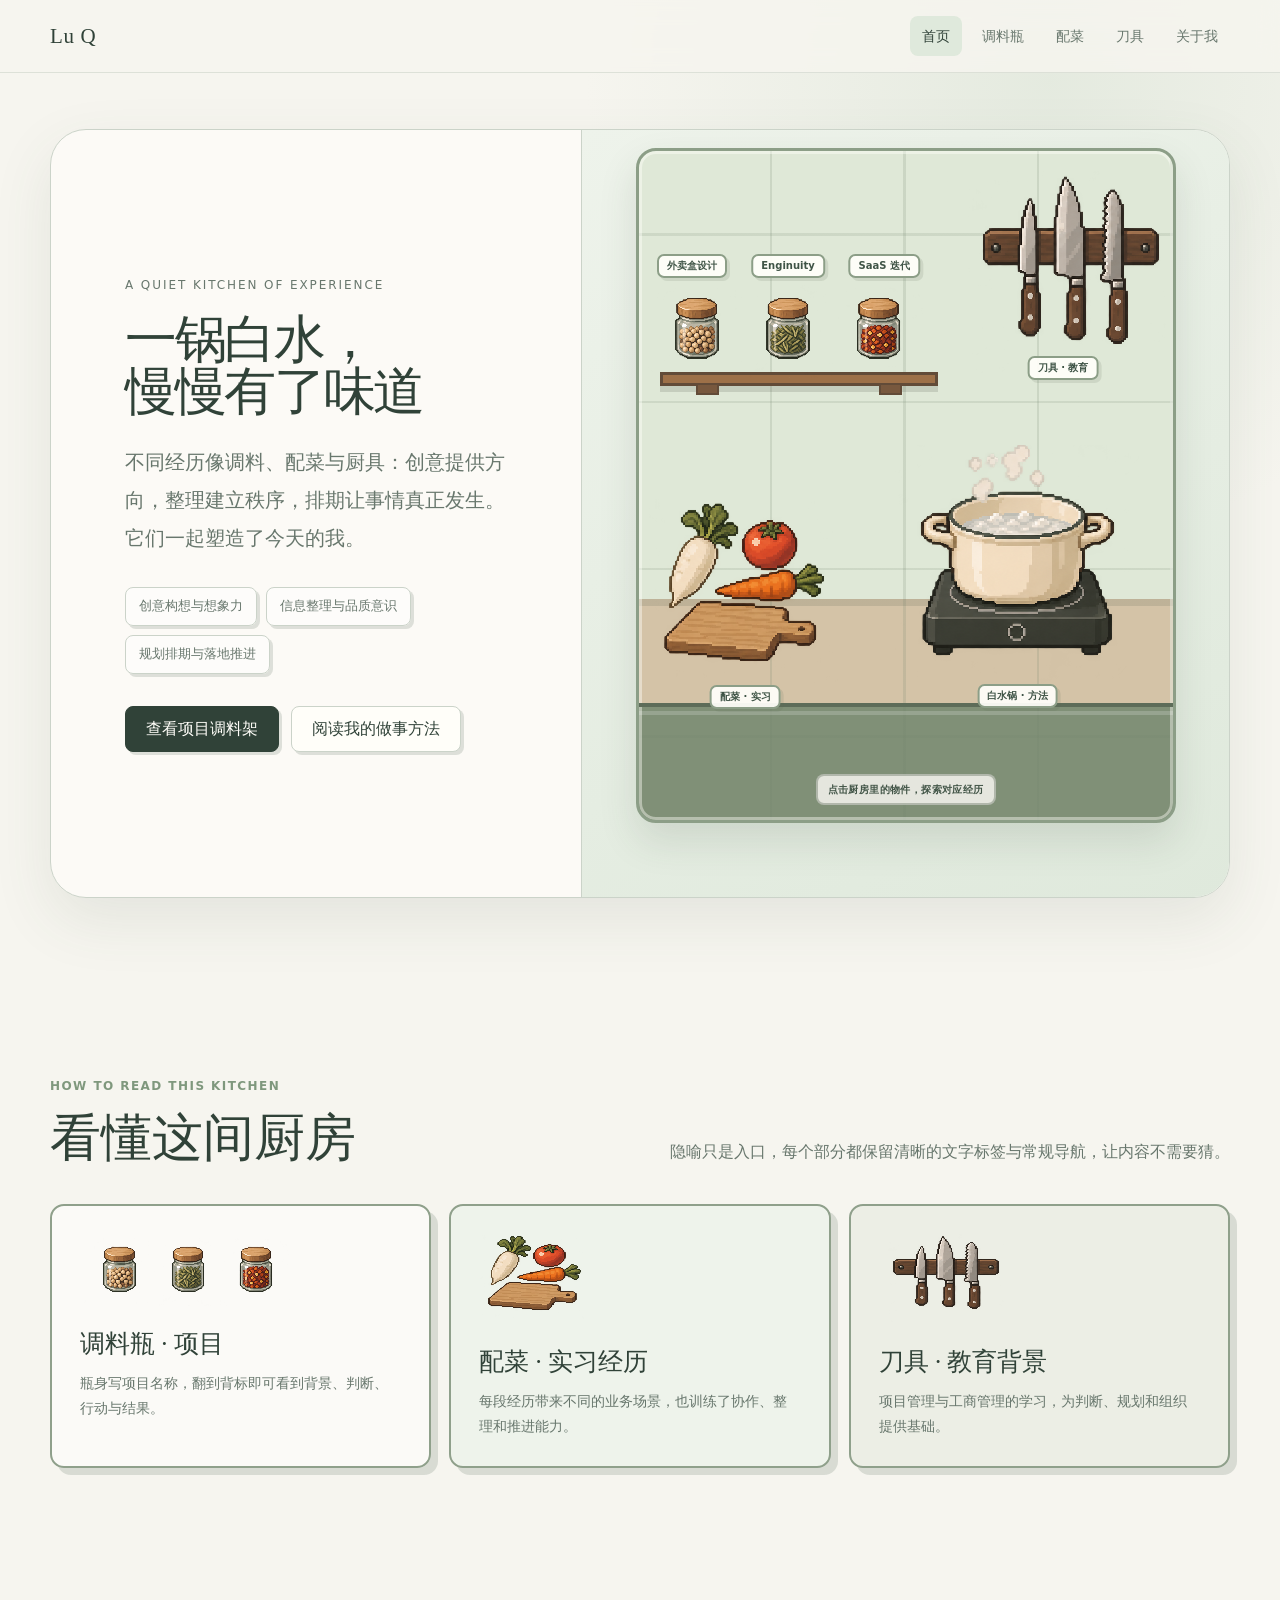
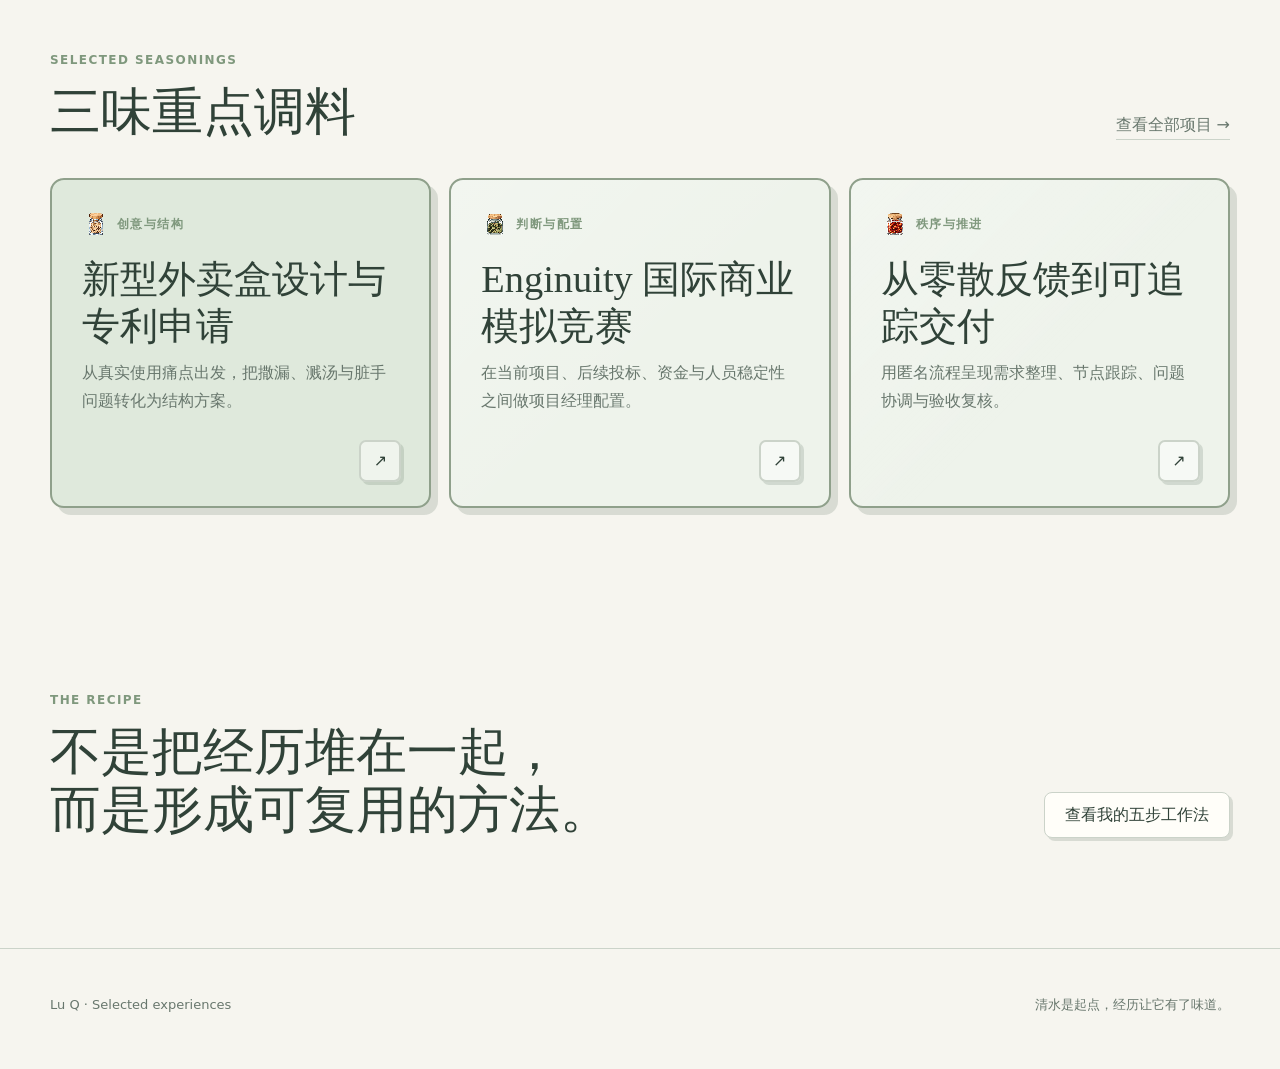
==== index.html @ 65837c9d "Publish Lu Q portfolio" ====
<!doctype html>
<html lang="zh-CN">
<head>
  <meta charset="utf-8">
  <meta name="viewport" content="width=device-width,initial-scale=1">
  <meta name="description" content="Lu Q 的个人作品集：创意构想、信息整理与项目推进。">
  <title>Lu Q · 一锅白水，慢慢有了味道</title>
  <link rel="icon" href="assets/favicon.svg" type="image/svg+xml">
  <link rel="stylesheet" href="assets/styles.css">
</head>
<body>
  <a class="skip-link" href="#main">跳到主要内容</a>
  <header class="site-header">
    <div class="shell nav-wrap">
      <a class="brand" href="index.html">Lu Q</a>
      <nav class="nav" aria-label="主导航">
        <a href="index.html" aria-current="page">首页</a>
        <a href="projects.html">调料瓶</a>
        <a href="experience.html">配菜</a>
        <a href="education.html">刀具</a>
        <a href="about.html">关于我</a>
      </nav>
    </div>
  </header>

  <main id="main">
    <section class="home-hero">
      <div class="shell hero-panel">
        <div class="hero-copy">
          <p class="eyebrow">A quiet kitchen of experience</p>
          <h1 class="display">一锅白水，<br>慢慢有了味道</h1>
          <p class="lead">不同经历像调料、配菜与厨具：创意提供方向，整理建立秩序，排期让事情真正发生。它们一起塑造了今天的我。</p>
          <div class="trait-list" aria-label="个人特点">
            <span class="trait">创意构想与想象力</span>
            <span class="trait">信息整理与品质意识</span>
            <span class="trait">规划排期与落地推进</span>
          </div>
          <div class="actions">
            <a class="button primary" href="projects.html">查看项目调料架</a>
            <a class="button" href="about.html">阅读我的做事方法</a>
          </div>
        </div>

        <div class="kitchen-scene" aria-label="可以点击探索的像素厨房">
          <div class="pixel-kitchen">
            <div class="pixel-shelf" aria-hidden="true"></div>
            <a class="pixel-object jar-one" href="project-food-box.html" aria-label="打开外卖盒设计与专利申请项目">
              <span class="pixel-sprite sprite-jar-one" aria-hidden="true"></span><span class="object-label">外卖盒设计</span>
            </a>
            <a class="pixel-object jar-two" href="project-enginuity.html" aria-label="打开 Enginuity 国际商业模拟竞赛项目">
              <span class="pixel-sprite sprite-jar-two" aria-hidden="true"></span><span class="object-label">Enginuity</span>
            </a>
            <a class="pixel-object jar-three" href="project-saas.html" aria-label="打开匿名 SaaS 迭代项目">
              <span class="pixel-sprite sprite-jar-three" aria-hidden="true"></span><span class="object-label">SaaS 迭代</span>
            </a>
            <a class="pixel-object knife-rack" href="education.html" aria-label="查看教育背景">
              <span class="pixel-sprite sprite-knives" aria-hidden="true"></span><span class="object-label">刀具 · 教育</span>
            </a>
            <a class="pixel-object ingredients" href="experience.html" aria-label="查看实习经历">
              <span class="pixel-sprite sprite-ingredients" aria-hidden="true"></span><span class="object-label">配菜 · 实习</span>
            </a>
            <a class="pixel-object simmer-pot" href="about.html" aria-label="查看我的做事方法">
              <span class="pixel-sprite sprite-pot" aria-hidden="true"></span><span class="object-label">白水锅 · 方法</span>
            </a>
            <p class="pixel-hint">点击厨房里的物件，探索对应经历</p>
          </div>
        </div>
      </div>
    </section>

    <section class="content-section compact">
      <div class="shell">
        <div class="section-head reveal">
          <div><p class="kicker">How to read this kitchen</p><h2 class="section-title">看懂这间厨房</h2></div>
          <p class="section-note">隐喻只是入口，每个部分都保留清晰的文字标签与常规导航，让内容不需要猜。</p>
        </div>
        <div class="metaphor-grid">
          <article class="metaphor-card reveal">
            <div class="metaphor-icon pixel-metaphor pixel-metaphor-jars" aria-hidden="true"></div>
            <h3>调料瓶 · 项目</h3>
            <p>瓶身写项目名称，翻到背标即可看到背景、判断、行动与结果。</p>
          </article>
          <article class="metaphor-card reveal">
            <div class="metaphor-icon pixel-metaphor pixel-metaphor-ingredients" aria-hidden="true"></div>
            <h3>配菜 · 实习经历</h3>
            <p>每段经历带来不同的业务场景，也训练了协作、整理和推进能力。</p>
          </article>
          <article class="metaphor-card reveal">
            <div class="metaphor-icon pixel-metaphor pixel-metaphor-knives" aria-hidden="true"></div>
            <h3>刀具 · 教育背景</h3>
            <p>项目管理与工商管理的学习，为判断、规划和组织提供基础。</p>
          </article>
        </div>
      </div>
    </section>

    <section class="content-section">
      <div class="shell">
        <div class="section-head reveal">
          <div><p class="kicker">Selected seasonings</p><h2 class="section-title">三味重点调料</h2></div>
          <a class="section-link" href="projects.html">查看全部项目 →</a>
        </div>
        <div class="featured-grid">
          <a class="feature-card large reveal" href="project-food-box.html">
            <span class="kicker feature-kicker"><i class="mini-spice-icon mini-spice-one" aria-hidden="true"></i>创意与结构</span>
            <h3>新型外卖盒设计与专利申请</h3>
            <p>从真实使用痛点出发，把撒漏、溅汤与脏手问题转化为结构方案。</p>
            <span class="arrow">↗</span>
          </a>
          <a class="feature-card reveal" href="project-enginuity.html">
            <span class="kicker feature-kicker"><i class="mini-spice-icon mini-spice-two" aria-hidden="true"></i>判断与配置</span>
            <h3>Enginuity 国际商业模拟竞赛</h3>
            <p>在当前项目、后续投标、资金与人员稳定性之间做项目经理配置。</p>
            <span class="arrow">↗</span>
          </a>
          <a class="feature-card reveal" href="project-saas.html">
            <span class="kicker feature-kicker"><i class="mini-spice-icon mini-spice-three" aria-hidden="true"></i>秩序与推进</span>
            <h3>从零散反馈到可追踪交付</h3>
            <p>用匿名流程呈现需求整理、节点跟踪、问题协调与验收复核。</p>
            <span class="arrow">↗</span>
          </a>
        </div>
      </div>
    </section>

    <section class="content-section compact">
      <div class="shell section-head reveal">
        <div><p class="kicker">The recipe</p><h2 class="section-title">不是把经历堆在一起，<br>而是形成可复用的方法。</h2></div>
        <a class="button" href="about.html">查看我的五步工作法</a>
      </div>
    </section>
  </main>

  <footer class="site-footer">
    <div class="shell footer-row"><span>Lu Q · Selected experiences</span><span>清水是起点，经历让它有了味道。</span></div>
  </footer>
  <script src="assets/site.js" defer></script>
</body>
</html>
---- assets/styles.css ----
:root {
  --paper: #f6f5ef;
  --paper-deep: #eceee5;
  --sage-0: #eef3eb;
  --sage-1: #dfe9dc;
  --sage-2: #cbd8c6;
  --sage-3: #a9bba5;
  --sage-4: #7f987d;
  --ink: #304238;
  --muted: #68776d;
  --line: #cbd3c9;
  --white: #fffef9;
  --shadow: 0 22px 60px rgba(69, 87, 72, .10);
  --radius: 28px;
  --max: 1180px;
}

* { box-sizing: border-box; }
html { scroll-behavior: smooth; }
body {
  margin: 0;
  color: var(--ink);
  background:
    radial-gradient(circle at 82% 3%, rgba(207, 221, 204, .45), transparent 29rem),
    var(--paper);
  font-family: "Microsoft YaHei", "PingFang SC", system-ui, sans-serif;
  line-height: 1.75;
  -webkit-font-smoothing: antialiased;
}
a { color: inherit; text-decoration: none; }
button, input, textarea { font: inherit; }
img { max-width: 100%; display: block; }

.skip-link {
  position: fixed; left: 16px; top: -80px; z-index: 99;
  padding: 10px 16px; border-radius: 999px; background: var(--ink); color: white;
}
.skip-link:focus { top: 16px; }
:focus-visible { outline: 3px solid rgba(76, 111, 79, .35); outline-offset: 4px; }

.shell { width: min(calc(100% - 40px), var(--max)); margin: 0 auto; }
.site-header {
  position: sticky; top: 0; z-index: 20;
  backdrop-filter: blur(14px);
  background: rgba(246, 245, 239, .84);
  border-bottom: 1px solid rgba(203, 211, 201, .6);
}
.nav-wrap { min-height: 72px; display: flex; align-items: center; justify-content: space-between; gap: 28px; }
.brand { font-family: Georgia, "Songti SC", serif; font-size: 21px; letter-spacing: .03em; }
.nav { display: flex; align-items: center; gap: 8px; color: var(--muted); font-size: 14px; }
.nav a { padding: 8px 12px; border-radius: 999px; }
.nav a:hover, .nav a[aria-current="page"] { background: var(--sage-1); color: var(--ink); }

.eyebrow { margin: 0 0 18px; color: var(--muted); font-size: 12px; letter-spacing: .16em; text-transform: uppercase; }
.display {
  margin: 0;
  max-width: 780px;
  font-family: Georgia, "Songti SC", serif;
  font-size: clamp(48px, 7vw, 92px);
  font-weight: 400;
  line-height: .98;
  letter-spacing: -.045em;
}
.display.medium { font-size: clamp(44px, 6vw, 76px); }
.lead { max-width: 680px; margin: 26px 0 0; color: var(--muted); font-size: clamp(17px, 1.8vw, 20px); line-height: 1.9; }
.section-title { margin: 0; font-family: Georgia, "Songti SC", serif; font-weight: 400; font-size: clamp(34px, 4vw, 54px); line-height: 1.12; }
.section-note { max-width: 610px; margin: 14px 0 0; color: var(--muted); }
.kicker { color: var(--sage-4); font-size: 12px; font-weight: 700; letter-spacing: .12em; text-transform: uppercase; }
.actions { display: flex; flex-wrap: wrap; gap: 12px; margin-top: 32px; }
.button {
  display: inline-flex; align-items: center; justify-content: center; gap: 8px;
  min-height: 46px; padding: 0 20px; border: 1px solid var(--line); border-radius: 999px;
  background: var(--white); transition: transform .2s ease, background .2s ease;
}
.button.primary { background: var(--ink); color: var(--white); border-color: var(--ink); }
.button:hover { transform: translateY(-2px); background: var(--sage-1); }
.button.primary:hover { background: #496052; }

/* Home: the quiet kitchen */
.home-hero { padding: 56px 0 94px; }
.hero-panel {
  display: grid; grid-template-columns: minmax(0, .9fr) minmax(420px, 1.1fr);
  min-height: 680px; overflow: hidden; border: 1px solid var(--line); border-radius: 36px;
  background: rgba(255, 254, 249, .68); box-shadow: var(--shadow);
}
.hero-copy { padding: clamp(36px, 6vw, 74px); display: flex; flex-direction: column; justify-content: center; }
.hero-copy .display { font-size: clamp(44px, 4.1vw, 60px); }
.trait-list { display: flex; flex-wrap: wrap; gap: 9px; margin-top: 30px; }
.trait { padding: 7px 13px; border: 1px solid var(--line); border-radius: 999px; color: var(--muted); font-size: 13px; background: rgba(255,255,255,.54); }
.kitchen-scene {
  position: relative; min-height: 680px; overflow: hidden; padding: 18px 22px 74px;
  display: flex; align-items: center; justify-content: center;
  background: linear-gradient(150deg, var(--sage-0), var(--sage-1));
  border-left: 1px solid var(--line);
}
.pixel-kitchen {
  position: relative; width: min(100%, 540px); aspect-ratio: 4 / 5; overflow: hidden;
  border: 3px solid #8c9e87; border-radius: 20px;
  background:
    linear-gradient(to bottom, transparent 0 67%, rgba(92, 101, 83, .18) 67% 68%, transparent 68%),
    repeating-linear-gradient(to right, transparent 0 24.5%, rgba(112, 130, 107, .18) 24.5% 25%, transparent 25% 49.5%, rgba(112, 130, 107, .18) 49.5% 50%),
    repeating-linear-gradient(to bottom, transparent 0 12.3%, rgba(112, 130, 107, .16) 12.3% 12.7%, transparent 12.7% 25%),
    linear-gradient(to bottom, #dfe8d7 0 67%, #d4c3a7 67% 83%, #809077 83% 100%);
  box-shadow: 0 18px 38px rgba(55, 70, 57, .13), inset 0 0 0 3px rgba(255, 254, 249, .42);
  image-rendering: pixelated;
}
.pixel-kitchen::after {
  content: ""; position: absolute; left: 0; right: 0; top: 82.5%; height: 4px;
  background: #5d6c59; box-shadow: 0 8px 0 rgba(255,255,255,.18); pointer-events: none;
}
.pixel-shelf {
  position: absolute; z-index: 1; left: 4%; top: 33%; width: 52%; height: 2.2%;
  background: #9d7048; border: 3px solid #624b38; box-shadow: 0 6px 0 rgba(63, 67, 53, .16);
}
.pixel-shelf::before, .pixel-shelf::after {
  content: ""; position: absolute; top: 100%; width: 7%; height: 90%; background: #78583e; border: 2px solid #624b38;
}
.pixel-shelf::before { left: 12%; } .pixel-shelf::after { right: 12%; }
.pixel-object {
  position: absolute; z-index: 3; display: block; aspect-ratio: 1; border-radius: 12px;
  transition: transform .16s steps(2, end), filter .16s ease;
  -webkit-tap-highlight-color: transparent;
}
.pixel-object:hover, .pixel-object:focus-visible { transform: translateY(-5px); filter: drop-shadow(0 8px 0 rgba(48, 66, 56, .15)); }
.pixel-object:focus-visible { outline: 4px solid rgba(65, 94, 68, .45); outline-offset: 2px; }
.pixel-sprite {
  position: absolute; inset: 0; background-image: url("pixel-kitchen-sprites.png");
  background-repeat: no-repeat; background-size: 300% 200%; image-rendering: pixelated;
}
.sprite-jar-one { background-position: 0 0; }
.sprite-jar-two { background-position: 50% 0; }
.sprite-jar-three { background-position: 100% 0; }
.sprite-knives { background-position: 0 100%; }
.sprite-pot { background-position: 50% 100%; }
.sprite-ingredients { background-position: 100% 100%; }
.jar-one, .jar-two, .jar-three { top: 19.5%; width: 18%; }
.jar-one { left: 1%; } .jar-two { left: 19%; } .jar-three { left: 37%; }
.knife-rack { top: 3%; right: 1%; width: 39%; }
.ingredients { left: 2%; top: 52%; width: 36%; }
.simmer-pot { left: 48%; top: 44%; width: 46%; }
.object-label {
  position: absolute; z-index: 5; left: 50%; bottom: -3px; transform: translate(-50%, 100%);
  width: max-content; max-width: 140px; padding: 4px 8px; border: 2px solid #8c9e87; border-radius: 7px;
  background: rgba(255, 254, 249, .94); color: #3f5446; box-shadow: 3px 3px 0 rgba(92, 108, 89, .14);
  font-size: 10px; font-weight: 700; line-height: 1.2; white-space: nowrap;
}
.knife-rack .object-label { bottom: 11%; }
.ingredients .object-label, .simmer-pot .object-label { bottom: 3%; }
.jar-one .object-label, .jar-two .object-label, .jar-three .object-label { top:-3px; bottom:auto; transform:translate(-50%,-100%); }
.pixel-hint {
  position: absolute; z-index: 5; left: 50%; bottom: 2.2%; transform: translateX(-50%); margin: 0;
  width: max-content; max-width: 88%; padding: 5px 10px; border: 2px solid rgba(77, 96, 76, .35); border-radius: 8px;
  color: #425547; background: rgba(246, 245, 239, .86); font-size: 10px; font-weight: 700; letter-spacing: .04em;
}
.shelf { position: absolute; left: 10%; right: 10%; top: 92px; height: 10px; border-radius: 10px; background: #8fa18b; }
.shelf::after { content: ""; position: absolute; left: 5%; right: 5%; top: 14px; height: 1px; background: rgba(48,66,56,.18); }
.jar-row { position: absolute; left: 12%; right: 12%; top: 24px; display: flex; align-items: flex-end; justify-content: space-around; }
.mini-jar {
  position: relative; width: 80px; height: 82px; padding: 30px 7px 7px;
  display: grid; place-items: center; text-align: center; border: 2px solid #879b86; border-radius: 12px 12px 17px 17px;
  background: rgba(255,255,255,.34); color: #536456; font-size: 11px; line-height: 1.35;
}
.mini-jar::before { content: ""; position: absolute; left: 10px; right: 10px; top: -8px; height: 10px; border: 2px solid #879b86; border-radius: 5px; background: var(--sage-2); }
.pot { position: absolute; width: min(68%, 390px); height: 210px; left: 50%; bottom: 92px; transform: translateX(-50%); border: 3px solid #87928a; border-radius: 26px 26px 120px 120px; background: #d8d9d2; }
.pot::before { content: ""; position: absolute; left: 8%; right: 8%; top: 20px; height: 76px; border-radius: 50%; background: var(--white); border: 1px solid #d9ded5; }
.pot::after { content: ""; position: absolute; left: -58px; right: -58px; top: 26px; height: 19px; border: 3px solid #87928a; border-left-width: 12px; border-right-width: 12px; z-index: -1; }
.steam { position: absolute; left: 50%; bottom: 332px; width: 8px; height: 96px; border-radius: 50%; border-left: 3px solid rgba(112,132,113,.45); filter: blur(.4px); animation: steam 3.6s ease-in-out infinite; }
.steam.two { margin-left: 48px; height: 76px; animation-delay: -1.4s; }
.steam.three { margin-left: -50px; height: 68px; animation-delay: -2.4s; }
.scene-caption { position: absolute; left: 0; right: 0; bottom: 35px; text-align: center; color: var(--muted); font-size: 13px; }
@keyframes steam { 0%,100% { transform: translateY(0) rotate(4deg); opacity: .35; } 50% { transform: translateY(-14px) rotate(-6deg); opacity: .8; } }

.content-section { padding: 98px 0; }
.content-section.compact { padding: 72px 0; }
.section-head { display: flex; justify-content: space-between; gap: 40px; align-items: end; margin-bottom: 38px; }
.section-link { color: var(--muted); border-bottom: 1px solid var(--line); white-space: nowrap; }
.metaphor-grid { display: grid; grid-template-columns: repeat(3, 1fr); gap: 18px; }
.metaphor-card { min-height: 250px; padding: 28px; border: 1px solid var(--line); border-radius: var(--radius); background: rgba(255,255,255,.48); }
.metaphor-card:nth-child(2) { background: var(--sage-0); }
.metaphor-card:nth-child(3) { background: var(--paper-deep); }
.metaphor-icon { height: 100px; display: flex; align-items: end; gap: 7px; }
.metaphor-card h3 { margin: 22px 0 5px; font-family: Georgia, "Songti SC", serif; font-size: 25px; font-weight: 400; }
.metaphor-card p { margin: 0; color: var(--muted); font-size: 14px; }
.tiny-bottle { width: 34px; border: 2px solid var(--sage-4); border-radius: 8px 8px 12px 12px; background: var(--sage-1); }
.tiny-bottle:nth-child(1){height:58px}.tiny-bottle:nth-child(2){height:82px}.tiny-bottle:nth-child(3){height:70px}
.ingredient-shape { width: 64px; height: 64px; border: 2px solid var(--sage-4); border-radius: 62% 38% 55% 45%; background: var(--sage-2); transform: rotate(16deg); }
.pan-icon { width: 92px; height: 58px; border: 3px solid var(--sage-4); border-radius: 8px 8px 45px 45px; background: linear-gradient(#edf2ea,#cbd6c8); position: relative; box-shadow:inset 0 8px 0 rgba(255,255,255,.55); }
.pan-icon::after { content:""; position:absolute; width:54px; height:8px; right:-50px; top:8px; border:2px solid var(--sage-4); border-radius:5px; }
.pan-icon::before { content:""; position:absolute; left:18px; right:18px; top:-12px; height:11px; border:3px solid var(--sage-4); border-radius:50%; background:var(--white); }
.knife-symbol { position:relative; display:inline-block; width:27px; height:78px; margin-right:10px; border:3px solid var(--sage-4); border-radius:5px 5px 14px 5px; background:linear-gradient(90deg,#f4f5ef,#cdd7ca); }
.knife-symbol::after { content:""; position:absolute; width:19px; height:31px; left:1px; bottom:-31px; border:3px solid var(--sage-4); border-radius:0 0 8px 8px; background:#b5aa90; }
.knife-symbol.short { height:62px; transform:translateY(16px); }

.featured-grid { display: grid; grid-template-columns: 1.2fr .8fr; gap: 18px; }
.feature-card { position: relative; min-height: 330px; padding: 34px; overflow: hidden; border: 1px solid var(--line); border-radius: 30px; background: var(--sage-0); }
.feature-card.large { grid-row: span 2; min-height: 678px; background: var(--sage-1); }
.feature-card h3 { position: relative; z-index: 2; margin: 9px 0 10px; max-width: 430px; font-family: Georgia,"Songti SC",serif; font-size: clamp(27px,3vw,42px); font-weight: 400; line-height: 1.2; }
.feature-card p { position: relative; z-index: 2; max-width: 450px; margin: 0; color: var(--muted); }
.feature-card .arrow { position: absolute; right: 28px; bottom: 24px; width: 42px; height: 42px; display: grid; place-items:center; border:1px solid var(--line); border-radius:50%; background:rgba(255,255,255,.5); }
.feature-card:hover .arrow { background: var(--white); transform: translate(2px,-2px); }
.big-jar { position: absolute; width: 230px; height: 340px; right: 6%; bottom: -46px; border: 2px solid #829482; border-radius: 28px 28px 52px 52px; background: rgba(255,255,255,.24); transform: rotate(4deg); }
.big-jar::before { content:""; position:absolute; left:30px; right:30px; top:-18px; height:26px; border:2px solid #829482; border-radius:8px; background:#b8c8b4; }
.big-jar::after { content:"CREATIVE\A STRUCTURE\A PATENT"; white-space:pre; position:absolute; left:18px; right:18px; top:110px; padding:22px 10px; text-align:center; line-height:2; letter-spacing:.15em; font-size:11px; border:1px solid #94a691; background:var(--paper); }

/* Page hero */
.page-hero { padding: 70px 0 50px; }
.page-hero .shell { display:grid; grid-template-columns:minmax(0,1fr) 220px; gap:42px; align-items:center; }
.page-hero .display.medium { max-width:900px; font-size:clamp(48px,5vw,64px); line-height:1.05; letter-spacing:-.035em; }
.page-hero .lead { max-width:760px; margin-top:22px; line-height:1.78; }
.page-index { justify-self:center; color:var(--muted); font-size:13px; }

/* Spice rack / projects */
.rack { padding: 28px 0 110px; }
.rack-board { height: 18px; margin: 0 2% 30px; border-radius: 10px; background: #9eaa96; box-shadow: 0 10px 0 #d8dccf; }
.bottle-grid { display: grid; grid-template-columns: repeat(3, 1fr); gap: 22px; align-items: end; }
.project-bottle {
  position: relative; min-height: 470px; padding: 78px 26px 26px;
  display: flex; flex-direction: column; justify-content: flex-end;
  border: 2px solid var(--sage-3); border-radius: 32px 32px 56px 56px;
  background:
    radial-gradient(circle at 20% 17%, rgba(255,255,255,.88) 0 4px, transparent 5px),
    linear-gradient(155deg, rgba(255,255,255,.78), rgba(216,229,211,.86));
  transition: transform .25s ease, box-shadow .25s ease;
}
.project-bottle::before { content:""; position:absolute; left:23%; right:23%; top:-24px; height:42px; border:2px solid var(--sage-3); border-radius:10px 10px 5px 5px; background:#b7c7b2; }
.project-bottle::after { content:""; position:absolute; left:9%; right:9%; bottom:8%; height:33%; border-radius:20px 20px 44px 44px; background:linear-gradient(180deg,rgba(150,170,145,.22),rgba(120,149,118,.48)); z-index:0; }
.project-bottle:hover { transform: translateY(-8px); box-shadow: var(--shadow); }
.project-bottle:nth-child(2) { min-height: 520px; }
.project-bottle:nth-child(3) { min-height: 440px; }
.bottle-label { position:relative; z-index:1; min-height: 235px; padding: 25px; border: 1px solid var(--line); border-radius: 18px; background: rgba(246,245,239,.94); box-shadow:0 8px 22px rgba(58,78,62,.08); }
.bottle-label h2 { margin: 9px 0 10px; font-family:Georgia,"Songti SC",serif; font-weight:400; font-size:28px; line-height:1.25; }
.bottle-label p { margin:0; color:var(--muted); font-size:14px; }
.bottle-meta { margin-top:18px; padding-top:14px; border-top:1px solid var(--line); display:flex; justify-content:space-between; gap:12px; font-size:12px; color:var(--muted); }
.small-work-grid { display:grid; grid-template-columns:repeat(2,1fr); gap:18px; margin-top:70px; }
.small-work { padding:28px; border:1px solid var(--line); border-radius:24px; background:rgba(255,255,255,.46); }
.small-work h3 { margin:8px 0; font-family:Georgia,"Songti SC",serif; font-size:25px; font-weight:400; }
.small-work p { margin:0; color:var(--muted); }

/* Experience */
.prep-board { padding: 36px; border:1px solid #c7ccb9; border-radius:40px; background:#e8e6d8; box-shadow:var(--shadow); }
.experience-grid { display:grid; grid-template-columns:repeat(3,1fr); gap:18px; }
.ingredient-card { position:relative; min-height:360px; padding:31px; overflow:hidden; border:1px solid var(--line); border-radius:48px 24px 52px 28px; background:var(--sage-0); }
.ingredient-card:nth-child(2) { border-radius:24px 52px 30px 58px; background:#dde5d7; }
.ingredient-card:nth-child(3) { border-radius:58px 32px 48px 28px; background:#e7ebdf; }
.ingredient-card::after { content:""; position:absolute; width:150px; height:150px; right:-55px; bottom:-55px; border:1px solid rgba(70,91,72,.2); border-radius:50%; }
.produce-icon { position:absolute; right:24px; top:22px; width:72px; height:72px; opacity:.82; }
.produce-icon.tomato { border:3px solid #718671; border-radius:50%; background:#c6d2b6; }
.produce-icon.tomato::before { content:""; position:absolute; width:34px; height:18px; left:17px; top:-10px; background:#7f967c; clip-path:polygon(50% 0,61% 35%,100% 25%,72% 55%,88% 100%,50% 72%,12% 100%,28% 55%,0 25%,39% 35%); }
.produce-icon.carrot { width:40px; height:74px; right:38px; border:3px solid #718671; background:#c7c6a8; border-radius:50% 50% 72% 72% / 18% 18% 82% 82%; transform:rotate(13deg); }
.produce-icon.carrot::before { content:""; position:absolute; width:55px; height:35px; left:-6px; top:-24px; background:#879d82; clip-path:polygon(46% 100%,0 10%,37% 27%,50% 0,62% 28%,100% 12%,57% 100%); }
.produce-icon.carrot::after { content:""; position:absolute; left:8px; right:8px; top:22px; height:3px; background:#9e9c82; box-shadow:2px 13px #9e9c82,4px 26px #9e9c82; transform:rotate(-8deg); opacity:.65; }
.produce-icon.peas { width:82px; height:46px; top:35px; border:3px solid #718671; border-radius:70% 30% 70% 30%; background:#c4d0b4; transform:rotate(-10deg); }
.produce-icon.peas::before { content:""; position:absolute; left:11px; top:9px; width:16px; height:16px; border-radius:50%; background:#8fa68a; box-shadow:20px 2px #8fa68a,40px 0 #8fa68a; }
.ingredient-card h2 { margin:22px 0 9px; font-family:Georgia,"Songti SC",serif; font-weight:400; font-size:27px; line-height:1.3; }
.ingredient-card p { color:var(--muted); }
.ingredient-card ul { padding-left:18px; font-size:14px; color:#536359; }
.period { font-size:12px; letter-spacing:.09em; color:var(--sage-4); }
.cookware-grid { display:grid; grid-template-columns:repeat(2,1fr); gap:20px; }
.cookware { min-height:270px; padding:34px; border:1px solid var(--line); border-radius:30px; background:rgba(255,255,255,.48); display:grid; grid-template-columns:120px 1fr; gap:30px; align-items:center; }
.cookware .pan-icon { justify-self:center; }
.cookware h3 { margin:5px 0; font-family:Georgia,"Songti SC",serif; font-weight:400; font-size:28px; }
.cookware p { margin:0; color:var(--muted); }

/* Education knives */
.knife-page-hero .shell { align-items:center; }
.wall-knife-set { position:relative; justify-self:end; width:300px; height:230px; padding:40px 38px 0; display:flex; justify-content:space-around; align-items:flex-start; border:1px solid var(--line); border-radius:28px; background:var(--sage-0); }
.wall-knife-set::before { content:""; position:absolute; left:25px; right:25px; top:34px; height:12px; border-radius:999px; background:#8ea087; }
.wall-knife-set i { position:relative; width:34px; height:112px; border:3px solid #66796a; border-radius:4px 4px 18px 5px; background:linear-gradient(90deg,#f5f5ef,#cad4c8); }
.wall-knife-set i::after { content:""; position:absolute; left:4px; bottom:-55px; width:20px; height:51px; border:3px solid #66796a; border-radius:0 0 10px 10px; background:#afa289; }
.wall-knife-set i:nth-child(2) { height:132px; }
.wall-knife-set i:nth-child(3) { height:92px; }
.knife-education-grid { display:grid; grid-template-columns:repeat(2,1fr); gap:22px; }
.education-knife-card { min-height:430px; padding:34px; display:grid; grid-template-columns:110px 1fr; gap:28px; align-items:center; border:1px solid var(--line); border-radius:30px; background:rgba(255,255,255,.48); }
.education-knife-card h2 { margin:7px 0 0; font-family:Georgia,"Songti SC",serif; font-size:30px; font-weight:400; }
.education-knife-card h3 { margin:3px 0 16px; color:var(--sage-4); font-size:16px; font-weight:500; }
.education-knife-card p { color:var(--muted); }
.knife-illustration { position:relative; justify-self:center; width:48px; height:210px; border:3px solid #66796a; border-radius:6px 6px 27px 8px; background:linear-gradient(90deg,#f8f7f1,#cbd5c9); box-shadow:inset 9px 0 rgba(255,255,255,.55); }
.knife-illustration::after { content:""; position:absolute; left:8px; bottom:-94px; width:27px; height:90px; border:3px solid #66796a; border-radius:0 0 12px 12px; background:#afa289; }
.knife-illustration.short { height:175px; width:55px; }

/* Detail/back label */
.detail-hero { padding: 78px 0 50px; }
.back-link { display:inline-block; margin-bottom:44px; color:var(--muted); font-size:14px; }
.detail-grid { display:grid; grid-template-columns:minmax(0,1.25fr) minmax(280px,.55fr); gap:80px; align-items:start; }
.detail-aside { position:sticky; top:110px; padding:26px; border:1px solid var(--line); border-radius:24px; background:var(--sage-0); }
.detail-aside dl { margin:0; }
.detail-aside div { padding:13px 0; border-bottom:1px solid var(--line); }
.detail-aside div:last-child { border:0; }
.detail-aside dt { color:var(--muted); font-size:12px; }
.detail-aside dd { margin:3px 0 0; }
.detail-section { padding:42px 0; border-top:1px solid var(--line); }
.detail-section h2 { margin:0 0 18px; font-family:Georgia,"Songti SC",serif; font-weight:400; font-size:34px; }
.detail-section p { color:#526158; }
.quote { margin:30px 0; padding:25px 28px; border-left:3px solid var(--sage-4); background:var(--sage-0); font-family:Georgia,"Songti SC",serif; font-size:23px; line-height:1.6; }
.decision-table { width:100%; border-collapse:collapse; margin-top:22px; font-size:14px; }
.decision-table th, .decision-table td { padding:16px 14px; text-align:left; vertical-align:top; border-bottom:1px solid var(--line); }
.decision-table th { color:var(--muted); font-size:12px; font-weight:500; }
.decision-table tr.recommended { background:var(--sage-0); }
.process { display:grid; gap:14px; counter-reset:step; }
.process-step { position:relative; padding:22px 22px 22px 72px; border:1px solid var(--line); border-radius:20px; background:rgba(255,255,255,.4); }
.process-step::before { counter-increment:step; content:counter(step, decimal-leading-zero); position:absolute; left:22px; top:21px; color:var(--sage-4); font-family:Georgia,serif; }
.process-step h3 { margin:0 0 4px; font-size:17px; }
.process-step p { margin:0; font-size:14px; color:var(--muted); }

/* About */
.recipe-grid { display:grid; grid-template-columns:repeat(5,1fr); gap:14px; }
.recipe-step { padding:24px 19px; border:1px solid var(--line); border-radius:90px 90px 24px 24px; background:var(--sage-0); text-align:center; }
.recipe-step span { display:grid; place-items:center; width:42px; height:42px; margin:0 auto 16px; border-radius:50%; background:var(--white); font-family:Georgia,serif; color:var(--sage-4); }
.recipe-step h3 { margin:0; font-size:16px; }
.recipe-step p { margin:8px 0 0; color:var(--muted); font-size:13px; }
.drawer { display:grid; grid-template-columns:1fr 1fr; gap:18px; }
.drawer-card { padding:28px; border:1px solid var(--line); border-radius:24px; background:rgba(255,255,255,.45); }
.drawer-card h3 { margin:0 0 12px; font-family:Georgia,"Songti SC",serif; font-weight:400; font-size:25px; }
.chip-row { display:flex; flex-wrap:wrap; gap:8px; }
.chip { padding:7px 12px; border:1px solid var(--line); border-radius:999px; color:var(--muted); font-size:13px; background:var(--sage-0); }

.site-footer { padding:45px 0 52px; border-top:1px solid var(--line); color:var(--muted); font-size:13px; }
.footer-row { display:flex; justify-content:space-between; gap:30px; }
.reveal { opacity:0; transform:translateY(18px); transition:opacity .7s ease, transform .7s ease; }
.reveal.visible { opacity:1; transform:none; }

@media (max-width: 920px) {
  .hero-panel { grid-template-columns:1fr; }
  .kitchen-scene { min-height:540px; border-left:0; border-top:1px solid var(--line); }
  .featured-grid { grid-template-columns:1fr; }
  .feature-card.large { grid-row:auto; min-height:520px; }
  .bottle-grid, .experience-grid { grid-template-columns:1fr 1fr; }
  .project-bottle:nth-child(n) { min-height:450px; }
  .metaphor-grid { grid-template-columns:1fr; }
  .detail-grid { grid-template-columns:1fr; gap:30px; }
  .detail-aside { position:static; }
  .recipe-grid { grid-template-columns:repeat(3,1fr); }
  .knife-education-grid { grid-template-columns:1fr; }
}

@media (max-width: 640px) {
  .shell { width:min(calc(100% - 28px), var(--max)); }
  .nav-wrap { min-height:66px; align-items:flex-start; padding:14px 0; }
  .nav { gap:0; flex-wrap:wrap; justify-content:flex-end; }
  .nav a { padding:5px 8px; font-size:12px; }
  .home-hero { padding:22px 0 60px; }
  .hero-panel { border-radius:28px; }
  .hero-copy { padding:40px 28px 48px; }
  .hero-copy .display, .display { font-size:44px; line-height:1.04; }
  .lead { font-size:16px; }
  .kitchen-scene { min-height:560px; padding:8px 8px 70px; }
  .pixel-kitchen { border-width:2px; border-radius:16px; }
  .object-label { padding:3px 4px; border-width:1px; border-radius:5px; font-size:8px; box-shadow:2px 2px 0 rgba(92,108,89,.14); }
  .pixel-hint { padding:4px 7px; border-width:1px; font-size:8px; }
  .kitchen-art { max-height:540px; }
  .mini-jar { width:66px; height:76px; font-size:10px; }
  .pot { width:70%; height:170px; bottom:80px; }
  .pot::before { height:60px; }
  .steam { bottom:278px; }
  .content-section { padding:68px 0; }
  .section-head { align-items:start; flex-direction:column; gap:12px; }
  .featured-grid, .bottle-grid, .experience-grid, .cookware-grid, .small-work-grid, .drawer { grid-template-columns:1fr; }
  .feature-card, .feature-card.large { min-height:390px; padding:26px; }
  .big-jar { width:170px; height:270px; opacity:.7; }
  .page-hero { padding:62px 0 42px; }
  .page-hero .shell { grid-template-columns:1fr; gap:20px; }
  .page-index { justify-self:start; }
  .project-bottle:nth-child(n) { min-height:410px; }
  .prep-board { padding:16px; border-radius:28px; }
  .ingredient-card { min-height:330px; }
  .cookware { grid-template-columns:1fr; text-align:center; }
  .wall-knife-set { justify-self:start; width:100%; max-width:340px; }
  .education-knife-card { grid-template-columns:80px 1fr; min-height:390px; padding:26px; }
  .knife-illustration { transform:scale(.82); }
  .detail-hero { padding:48px 0 36px; }
  .detail-grid { gap:20px; }
  .decision-table { display:block; overflow-x:auto; }
  .recipe-grid { grid-template-columns:1fr; }
  .recipe-step { border-radius:22px; text-align:left; display:grid; grid-template-columns:48px 1fr; column-gap:14px; }
  .recipe-step span { grid-row:1 / 3; margin:0; }
  .recipe-step p { margin-top:3px; }
  .footer-row { flex-direction:column; gap:8px; }
}

@media (prefers-reduced-motion: reduce) {
  *, *::before, *::after { scroll-behavior:auto !important; animation-duration:.001ms !important; animation-iteration-count:1 !important; transition-duration:.001ms !important; }
  .reveal { opacity:1; transform:none; }
}

/* Pixel system: calm editorial layout with interactive game-like markers */
:root { --pixel-edge:#6b7d68; --pixel-edge-soft:#8fa08b; --pixel-shadow:rgba(81,101,82,.18); }
.button, .trait, .chip, .nav a { border-radius:8px; }
.button, .trait, .chip { box-shadow:3px 3px 0 var(--pixel-shadow); }
.button:hover { transform:translate(-2px,-2px); box-shadow:5px 5px 0 var(--pixel-shadow); }
.metaphor-card, .feature-card, .small-work, .ingredient-card, .education-knife-card, .drawer-card, .detail-aside, .process-step { border-width:2px; border-color:var(--pixel-edge-soft); border-radius:14px; box-shadow:7px 7px 0 var(--pixel-shadow); }

.pixel-metaphor { height:90px; width:100%; align-items:initial; background-image:url("pixel-kitchen-sprites.png"); background-repeat:no-repeat; image-rendering:pixelated; }
.pixel-metaphor-jars { height:72px; background-size:216px 144px; background-position:0 0; }
.pixel-metaphor-ingredients { width:112px; background-size:300% 200%; background-position:100% 100%; }
.pixel-metaphor-knives { width:125px; background-size:300% 200%; background-position:0 100%; }
.metaphor-card h3 { margin-top:16px; }

.featured-grid { grid-template-columns:repeat(3,1fr); }
.feature-card, .feature-card.large { min-height:330px; padding:30px; }
.feature-card.large { grid-row:auto; }
.feature-card { background-image:linear-gradient(135deg,rgba(255,255,255,.25),transparent 55%); }
.feature-kicker { position:relative; z-index:2; display:inline-flex; align-items:center; gap:7px; }
.mini-spice-icon { flex:0 0 auto; width:28px; height:28px; background-repeat:no-repeat; background-size:contain; background-position:center; image-rendering:pixelated; }
.mini-spice-one { background-image:url("spice-jar-beige.png?v=2"); }
.mini-spice-two { background-image:url("spice-jar-green.png?v=2"); }
.mini-spice-three { background-image:url("spice-jar-red.png?v=2"); }
.feature-card .arrow { z-index:3; border-width:2px; border-radius:7px; box-shadow:3px 3px 0 var(--pixel-shadow); }

.pixel-page-index { position:relative; min-width:200px; min-height:154px; padding:100px 14px 14px; border:2px solid var(--pixel-edge-soft); border-radius:12px; background:rgba(238,243,235,.72); box-shadow:6px 6px 0 var(--pixel-shadow); text-align:center; }
.pixel-page-index::before { content:""; position:absolute; left:50%; top:10px; width:104px; height:84px; transform:translateX(-50%); background-image:url("pixel-kitchen-sprites.png"); background-repeat:no-repeat; background-size:300% 200%; image-rendering:pixelated; }
.pixel-index-jars::before { top:20px; width:164px; height:52px; background-size:164px 109px; background-position:0 0; }
.pixel-index-ingredients::before { background-position:100% 100%; }
.pixel-index-pot::before { background-position:50% 100%; }

.bottle-grid { align-items:stretch; }
.project-bottle, .project-bottle:nth-child(2), .project-bottle:nth-child(3) { min-height:460px; padding:142px 24px 24px; border:2px solid var(--pixel-edge-soft); border-radius:16px; background:repeating-linear-gradient(to right,transparent 0 49px,rgba(113,130,110,.10) 49px 50px),repeating-linear-gradient(to bottom,transparent 0 49px,rgba(113,130,110,.10) 49px 50px),var(--sage-0); box-shadow:8px 8px 0 var(--pixel-shadow); }
.project-bottle::before { left:50%; right:auto; top:12px; width:108px; height:108px; transform:translateX(-50%); border:0; border-radius:0; background-color:transparent; background-repeat:no-repeat; background-size:contain; background-position:center; image-rendering:pixelated; }
.project-bottle:nth-child(1)::before { background-image:url("spice-jar-beige.png?v=2"); }
.project-bottle:nth-child(2)::before { background-image:url("spice-jar-green.png?v=2"); }
.project-bottle:nth-child(3)::before { background-image:url("spice-jar-red.png?v=2"); }
.project-bottle::after { left:19%; right:19%; top:118px; bottom:auto; height:7px; z-index:0; border:2px solid #624b38; border-radius:2px; background:#9d7048; box-shadow:0 5px 0 rgba(63,67,53,.13); }
.project-bottle:hover { transform:translate(-3px,-5px); box-shadow:11px 13px 0 var(--pixel-shadow); }
.bottle-label { min-height:260px; padding:22px; border-width:2px; border-color:var(--pixel-edge-soft); border-radius:9px; box-shadow:4px 4px 0 var(--pixel-shadow); }
.rack-board { height:14px; border:2px solid #66735f; border-radius:3px; background:#9d7048; box-shadow:0 7px 0 rgba(91,105,88,.16); }
.small-work { position:relative; padding-left:74px; }
.small-work::before { content:""; position:absolute; left:26px; top:30px; width:26px; height:26px; border:2px solid var(--pixel-edge); background:var(--sage-2); box-shadow:6px 0 0 var(--sage-3),0 6px 0 var(--sage-3),6px 6px 0 var(--sage-4); }

.prep-board { border:3px solid #8b7455; border-radius:12px; background:repeating-linear-gradient(90deg,#e3d5bc 0 38px,#dac9aa 38px 40px); box-shadow:10px 10px 0 rgba(92,76,55,.12); }
.ingredient-card, .ingredient-card:nth-child(2), .ingredient-card:nth-child(3) { min-height:410px; padding:30px; border-radius:12px; }
.ingredient-card::after { display:none; }
.ingredient-meta { min-height:45px; display:flex; align-items:center; gap:8px; margin-bottom:10px; }
.produce-icon { flex:0 0 auto; display:block; position:static; width:42px; height:42px; margin:0; border:0; border-radius:0; background-color:transparent; background-image:url("ingredient-icons.png"); background-repeat:no-repeat; background-size:300% 100%; image-rendering:pixelated; opacity:1; transform:none; }
.produce-icon::before, .produce-icon::after { display:none !important; }
.produce-icon.peas, .produce-icon.tomato, .produce-icon.carrot { position:static; width:42px; height:42px; margin:0; border:0; border-radius:0; background-color:transparent; background-image:url("ingredient-icons.png"); background-repeat:no-repeat; background-size:300% 100%; opacity:1; transform:none; clip-path:none; }
.produce-icon.peas { background-position:0 0; }
.produce-icon.tomato { background-position:50% 0; }
.produce-icon.carrot { background-position:100% 0; }
.ingredient-card h2 { margin-top:8px; }
.ingredient-card p { line-height:1.72; }
.ingredient-card ul { margin:16px 0 0; line-height:1.75; }
.ingredient-note { margin:18px 0 0; padding-top:14px; border-top:1px dashed rgba(82,99,86,.3); font-size:13px; }

.wall-knife-set { width:220px; height:168px; padding:0; border:2px solid var(--pixel-edge-soft); border-radius:14px; background-color:var(--sage-0); background-image:url("pixel-kitchen-sprites.png"); background-size:300% 200%; background-position:0 100%; background-repeat:no-repeat; image-rendering:pixelated; box-shadow:6px 6px 0 var(--pixel-shadow); }
.wall-knife-set::before, .wall-knife-set i { display:none; }
.education-knife-card { grid-template-columns:150px 1fr; }
.knife-illustration, .knife-illustration.short { width:104px; height:210px; border:0; border-radius:0; box-shadow:none; background-image:url("pixel-kitchen-sprites.png"); background-repeat:no-repeat; background-size:768px 512px; image-rendering:pixelated; }
.knife-illustration.long { background-position:-100px -275px; }
.knife-illustration.short { background-position:-165px -286px; }
.knife-illustration::after { display:none; }

.detail-aside { padding:158px 26px 28px; background-color:var(--sage-0); }
.detail-aside::before { content:""; position:absolute; left:50%; top:18px; width:112px; height:112px; transform:translateX(-50%); background-size:contain; background-position:center; background-repeat:no-repeat; image-rendering:pixelated; }
.detail-jar-one .detail-aside::before { background-image:url("spice-jar-beige.png?v=2"); }
.detail-jar-two .detail-aside::before { background-image:url("spice-jar-green.png?v=2"); }
.detail-jar-three .detail-aside::before { background-image:url("spice-jar-red.png?v=2"); }
.detail-aside::after { content:"BACK LABEL"; position:absolute; left:24px; right:24px; top:137px; padding:4px 6px; border:1px solid var(--pixel-edge-soft); color:var(--sage-4); background:var(--paper); text-align:center; font-size:9px; letter-spacing:.16em; }
.quote { border-left-width:5px; border-radius:0 9px 9px 0; box-shadow:5px 5px 0 var(--pixel-shadow); }
.process-step { padding-left:76px; }
.process-step::before { left:18px; top:18px; width:38px; height:38px; display:grid; place-items:center; border:2px solid var(--pixel-edge); border-radius:5px; background:var(--sage-1); box-shadow:3px 3px 0 var(--pixel-shadow); }
.decision-table tr.recommended { box-shadow:inset 4px 0 0 var(--pixel-edge); }

.recipe-step { border:2px solid var(--pixel-edge-soft); border-radius:38px 38px 12px 12px; box-shadow:5px 5px 0 var(--pixel-shadow); }
.recipe-step span { border:2px solid var(--pixel-edge-soft); border-radius:6px; box-shadow:3px 3px 0 var(--pixel-shadow); }
.drawer-card { background:rgba(255,255,255,.55); }

@media (max-width:920px) {
  .featured-grid { grid-template-columns:1fr; }
  .feature-card { padding-right:34px; }
  .feature-card.large { padding-bottom:34px; }
}
@media (max-width:640px) {
  .pixel-page-index { justify-self:start; min-width:180px; min-height:132px; padding:82px 12px 12px; text-align:center; }
  .pixel-page-index::before { left:50%; top:6px; width:88px; height:72px; transform:translateX(-50%); }
  .pixel-index-jars::before { top:14px; width:144px; height:46px; background-size:144px 96px; }
  .project-bottle, .project-bottle:nth-child(2), .project-bottle:nth-child(3) { min-height:410px; padding:126px 18px 18px; }
  .project-bottle::before { width:92px; height:92px; }
  .project-bottle::after { top:100px; }
  .bottle-label { min-height:240px; }
  .prep-board { padding:18px; }
  .ingredient-card, .ingredient-card:nth-child(2), .ingredient-card:nth-child(3) { min-height:390px; }
  .wall-knife-set { justify-self:start; width:220px; height:168px; }
  .education-knife-card { grid-template-columns:90px 1fr; }
  .knife-illustration, .knife-illustration.short { transform:scale(.78); transform-origin:center; }
  .detail-aside { padding-top:132px; }
  .detail-aside::before { width:112px; height:112px; }
  .detail-aside::after { top:113px; }
  .mini-spice-icon { width:24px; height:24px; }
}
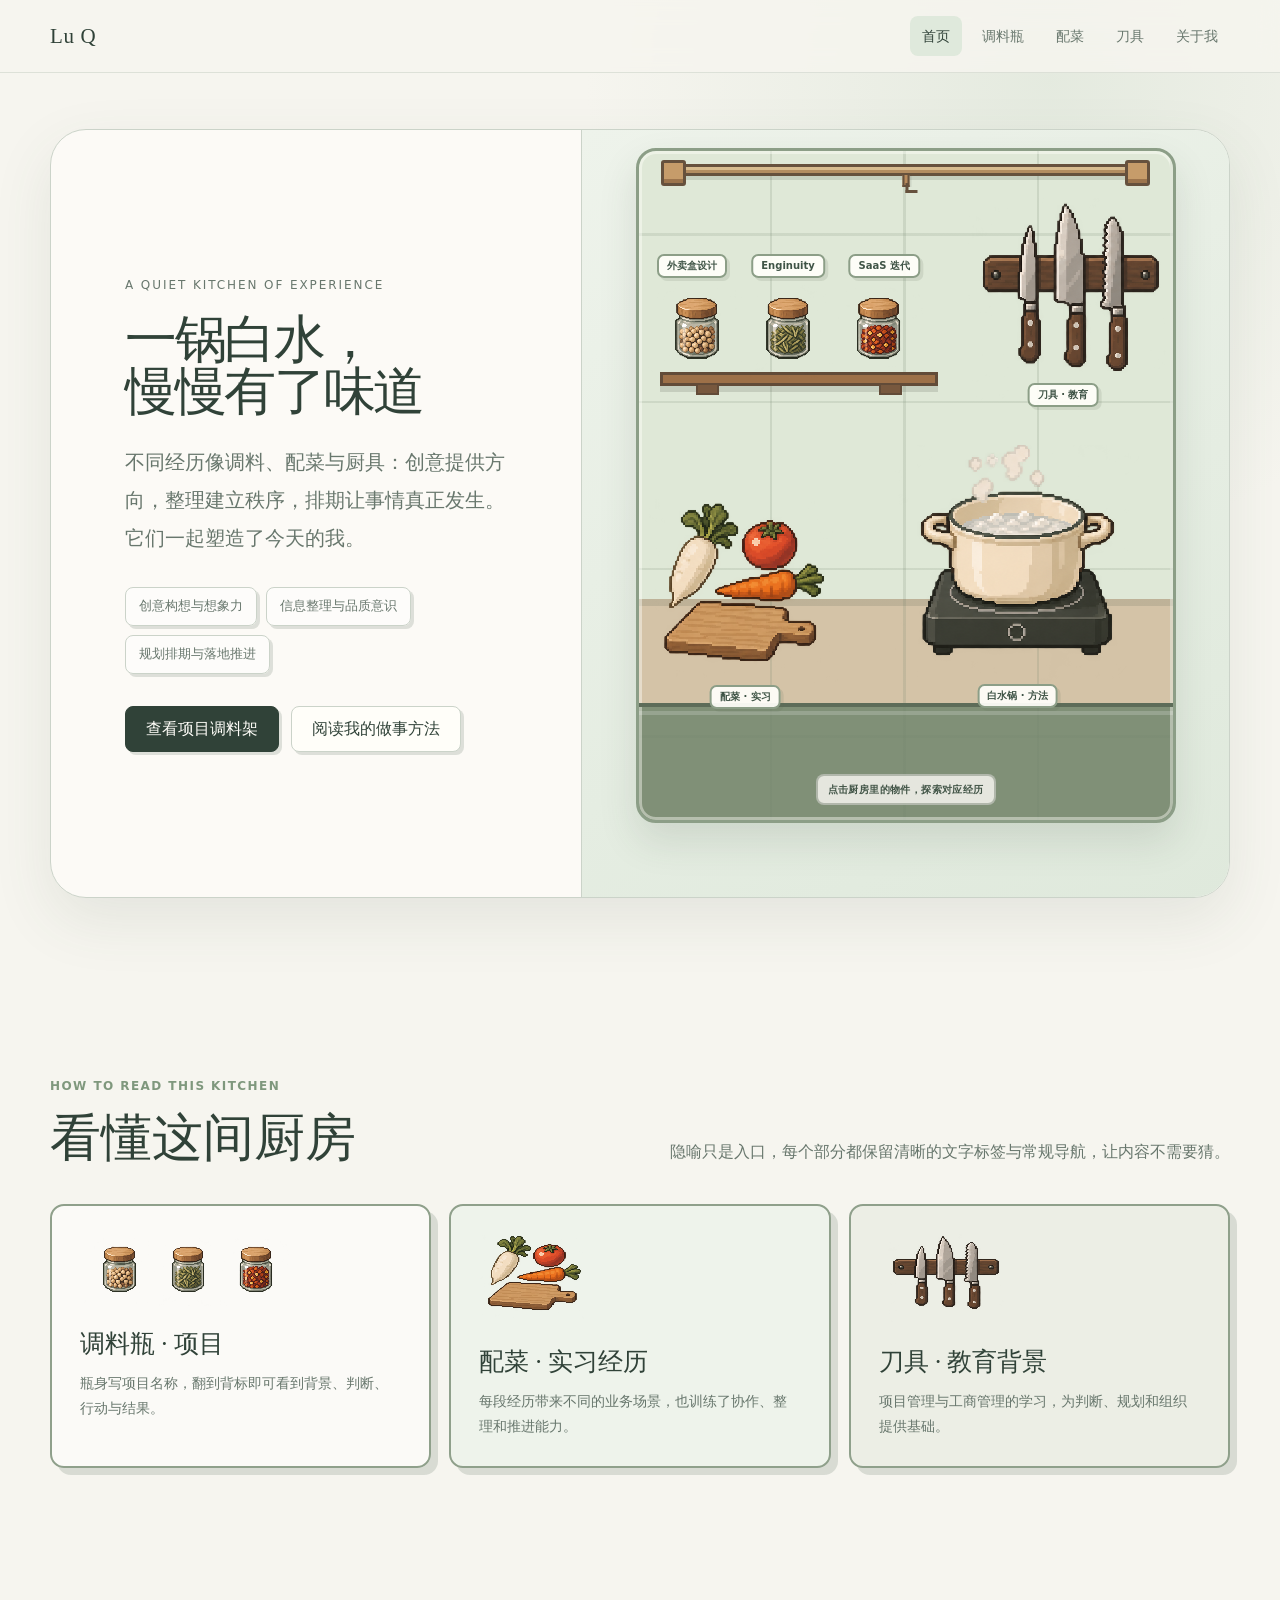
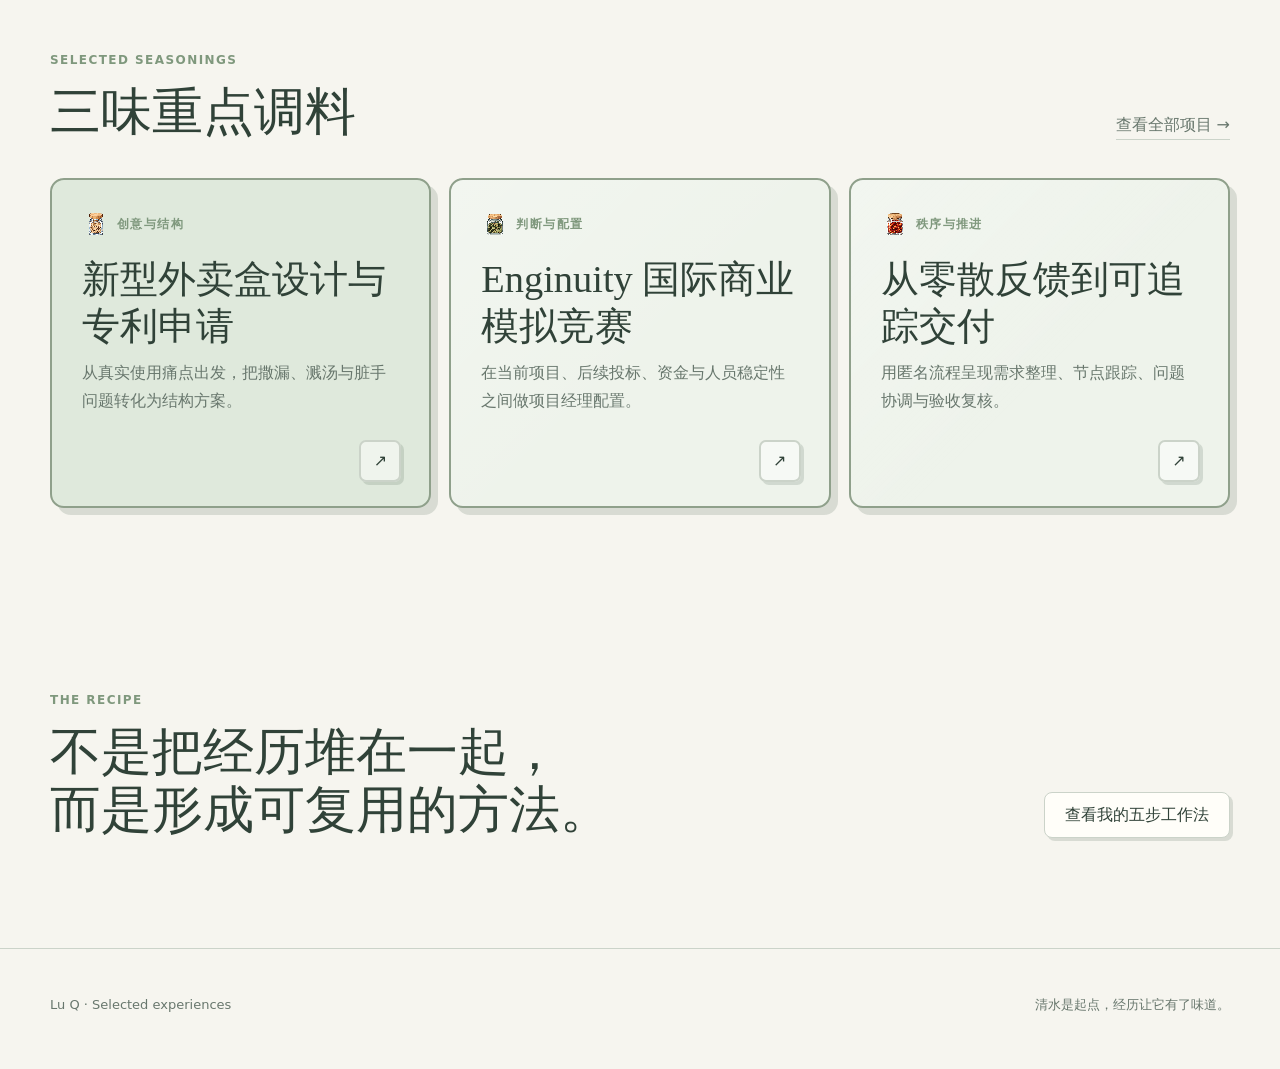
==== commit 98bad5d0: "Add pixel contact scroll to homepage" ====
--- a/index.html
+++ b/index.html
@@ -43,6 +43,24 @@
 
         <div class="kitchen-scene" aria-label="可以点击探索的像素厨房">
           <div class="pixel-kitchen">
+            <div class="contact-scroll" data-contact-scroll>
+              <button class="contact-scroll-trigger" type="button" aria-expanded="false" aria-controls="contact-scroll-sheet">
+                <span class="contact-scroll-rod" aria-hidden="true"></span>
+                <span class="contact-scroll-hook" aria-hidden="true"></span>
+                <span class="visually-hidden">展开个人联系方式</span>
+              </button>
+              <div class="contact-scroll-sheet" id="contact-scroll-sheet" aria-label="个人联系方式">
+                <div class="contact-scroll-paper">
+                  <p class="contact-scroll-kicker">PLAYER PROFILE · 个人信息</p>
+                  <dl>
+                    <div><dt>姓名：</dt><dd>齐璐</dd></div>
+                    <div><dt>邮箱：</dt><dd><a href="mailto:potatooo5@163.com">potatooo5@163.com</a></dd></div>
+                    <div><dt>电话：</dt><dd><a href="tel:+8615531969280">155 3196 9280</a></dd></div>
+                  </dl>
+                  <p class="contact-scroll-note">将经历整理成方法，也把想法推进到下一步。</p>
+                </div>
+              </div>
+            </div>
             <div class="pixel-shelf" aria-hidden="true"></div>
             <a class="pixel-object jar-one" href="project-food-box.html" aria-label="打开外卖盒设计与专利申请项目">
               <span class="pixel-sprite sprite-jar-one" aria-hidden="true"></span><span class="object-label">外卖盒设计</span>
--- a/assets/styles.css
+++ b/assets/styles.css
@@ -30,6 +30,10 @@
 a { color: inherit; text-decoration: none; }
 button, input, textarea { font: inherit; }
 img { max-width: 100%; display: block; }
+.visually-hidden {
+  position: absolute; width: 1px; height: 1px; padding: 0; margin: -1px;
+  overflow: hidden; clip: rect(0 0 0 0); white-space: nowrap; border: 0;
+}
 
 .skip-link {
   position: fixed; left: 16px; top: -80px; z-index: 99;
@@ -108,6 +112,78 @@
   content: ""; position: absolute; left: 0; right: 0; top: 82.5%; height: 4px;
   background: #5d6c59; box-shadow: 0 8px 0 rgba(255,255,255,.18); pointer-events: none;
 }
+.contact-scroll {
+  position: absolute; z-index: 12; left: 3.5%; right: 3.5%; top: 1.2%; height: 34px;
+  image-rendering: pixelated;
+}
+.contact-scroll-trigger {
+  position: relative; z-index: 2; width: 100%; height: 34px; padding: 0;
+  border: 0; background: transparent; color: inherit; cursor: pointer;
+}
+.contact-scroll-trigger:focus-visible { outline: 3px solid rgba(65,94,68,.5); outline-offset: 4px; }
+.contact-scroll-rod {
+  position: absolute; left: 16px; right: 16px; top: 5px; height: 12px;
+  border: 3px solid #66513d; border-radius: 2px;
+  background: #d7bc8f;
+  box-shadow: inset 0 -3px 0 #b38d61, 0 4px 0 rgba(72,79,64,.16);
+}
+.contact-scroll-rod::before,
+.contact-scroll-rod::after {
+  content: ""; position: absolute; top: -7px; width: 19px; height: 20px;
+  border: 3px solid #66513d; border-radius: 3px;
+  background: #c69c6a; box-shadow: inset 0 -4px 0 #9c744c;
+}
+.contact-scroll-rod::before { left: -15px; }
+.contact-scroll-rod::after { right: -15px; }
+.contact-scroll-hook {
+  position: absolute; left: 50%; top: 16px; width: 7px; height: 12px;
+  transform: translateX(-50%); border: 2px solid #66513d; border-top: 0;
+  background: #b88b5d; box-shadow: 2px 0 0 rgba(72,79,64,.12);
+}
+.contact-scroll-hook::after {
+  content: ""; position: absolute; left: 1px; top: 8px; width: 9px; height: 7px;
+  border-left: 3px solid #66513d; border-bottom: 3px solid #66513d;
+  background: transparent;
+}
+.contact-scroll-sheet {
+  position: absolute; z-index: 1; left: 5%; right: 5%; top: 25px;
+  max-height: 0; overflow: hidden; opacity: 0; pointer-events: none;
+  transform: translateY(-9px); transform-origin: top;
+  transition: max-height .34s steps(7,end), transform .34s steps(7,end), opacity .12s linear;
+}
+.contact-scroll:hover .contact-scroll-sheet,
+.contact-scroll:focus-within .contact-scroll-sheet,
+.contact-scroll[data-open="true"] .contact-scroll-sheet {
+  max-height: 230px; opacity: 1; pointer-events: auto; transform: translateY(0);
+}
+.contact-scroll-paper {
+  position: relative; margin: 0 10px 8px; padding: 27px 28px 22px;
+  border: 3px solid #806b50; border-top-width: 2px; border-radius: 0 0 6px 6px;
+  background:
+    repeating-linear-gradient(to right, transparent 0 23px, rgba(119,139,113,.12) 23px 24px),
+    repeating-linear-gradient(to bottom, transparent 0 23px, rgba(119,139,113,.12) 23px 24px),
+    #f4eedc;
+  box-shadow: 7px 8px 0 rgba(61,75,62,.18), inset 7px 0 0 rgba(255,255,255,.35), inset -7px 0 0 rgba(139,112,75,.08);
+}
+.contact-scroll-paper::before,
+.contact-scroll-paper::after {
+  content: ""; position: absolute; top: -2px; bottom: -3px; width: 8px;
+  border: 2px solid #806b50; background: #d5b987;
+}
+.contact-scroll-paper::before { left: -10px; }
+.contact-scroll-paper::after { right: -10px; }
+.contact-scroll-kicker {
+  margin: 0 0 11px; color: #71856e; font-size: 9px; font-weight: 800;
+  letter-spacing: .14em; line-height: 1.2;
+}
+.contact-scroll dl { margin: 0; display: grid; gap: 7px; }
+.contact-scroll dl div { display: grid; grid-template-columns: 54px minmax(0,1fr); align-items: baseline; }
+.contact-scroll dt { color: #7a7567; font-size: 10px; font-weight: 700; }
+.contact-scroll dd { margin: 0; color: #34483b; font-size: 12px; font-weight: 700; overflow-wrap: anywhere; }
+.contact-scroll dd a { border-bottom: 1px dashed #91a08c; }
+.contact-scroll dd a:hover { color: #6c856b; }
+.contact-scroll-note { margin: 11px 0 0; padding-top: 8px; border-top: 2px dotted rgba(112,129,107,.35); color: #68776d; font-size: 9px; line-height: 1.45; }
+.contact-scroll[data-open="true"] .contact-scroll-hook { transform: translateX(-50%) translateY(2px); }
 .pixel-shelf {
   position: absolute; z-index: 1; left: 4%; top: 33%; width: 52%; height: 2.2%;
   background: #9d7048; border: 3px solid #624b38; box-shadow: 0 6px 0 rgba(63, 67, 53, .16);
@@ -135,7 +211,7 @@
 .sprite-ingredients { background-position: 100% 100%; }
 .jar-one, .jar-two, .jar-three { top: 19.5%; width: 18%; }
 .jar-one { left: 1%; } .jar-two { left: 19%; } .jar-three { left: 37%; }
-.knife-rack { top: 3%; right: 1%; width: 39%; }
+.knife-rack { top: 7%; right: 1%; width: 39%; }
 .ingredients { left: 2%; top: 52%; width: 36%; }
 .simmer-pot { left: 48%; top: 44%; width: 46%; }
 .object-label {
@@ -345,6 +421,23 @@
   .lead { font-size:16px; }
   .kitchen-scene { min-height:560px; padding:8px 8px 70px; }
   .pixel-kitchen { border-width:2px; border-radius:16px; }
+  .contact-scroll { left:4%; right:4%; top:1%; height:30px; }
+  .contact-scroll-trigger { height:30px; }
+  .contact-scroll-rod { left:13px; right:13px; height:10px; border-width:2px; }
+  .contact-scroll-rod::before, .contact-scroll-rod::after { width:16px; height:17px; border-width:2px; top:-5px; }
+  .contact-scroll-rod::before { left:-12px; }
+  .contact-scroll-rod::after { right:-12px; }
+  .contact-scroll-hook { top:14px; }
+  .contact-scroll-sheet { left:1%; right:1%; top:22px; }
+  .contact-scroll-paper { margin:0 7px 6px; padding:23px 18px 18px; }
+  .contact-scroll-paper::before, .contact-scroll-paper::after { width:6px; }
+  .contact-scroll-paper::before { left:-8px; }
+  .contact-scroll-paper::after { right:-8px; }
+  .contact-scroll-kicker { font-size:8px; }
+  .contact-scroll dl div { grid-template-columns:42px minmax(0,1fr); }
+  .contact-scroll dt { font-size:9px; }
+  .contact-scroll dd { font-size:10px; }
+  .contact-scroll-note { font-size:8px; }
   .object-label { padding:3px 4px; border-width:1px; border-radius:5px; font-size:8px; box-shadow:2px 2px 0 rgba(92,108,89,.14); }
   .pixel-hint { padding:4px 7px; border-width:1px; font-size:8px; }
   .kitchen-art { max-height:540px; }
